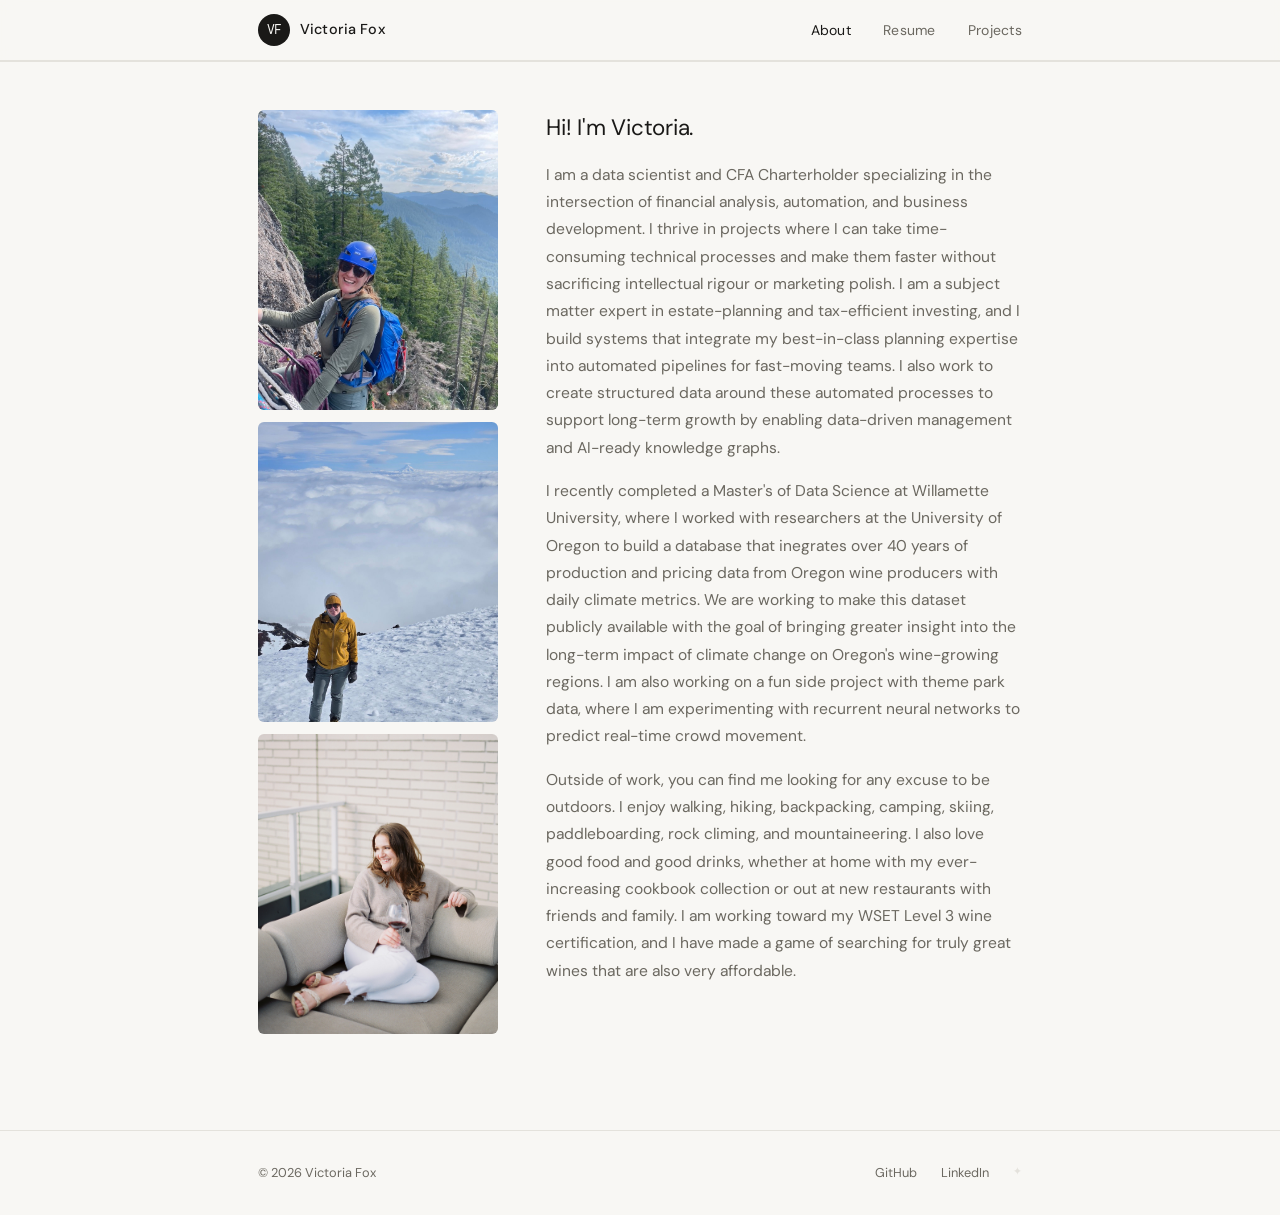
==== index.html @ 0c796f60 "feat: add portfolio html files and resources Adding full code for portfolio website to be hosted on " ====
<!DOCTYPE html>
<html lang="en">
<head>
  <meta charset="UTF-8" />
  <meta name="viewport" content="width=device-width, initial-scale=1.0" />
  <title>Victoria Fox</title>
  <link rel="stylesheet" href="css/style.css" />
</head>
<body>

  <!-- NAV -->
  <nav>
    <div class="nav-inner">

      <!-- LOGO -->
      <a href="index.html" class="nav-logo">
        <div class="nav-logo-mark">
          <span>VF</span>
        </div>
        <span class="nav-name">Victoria Fox</span>
      </a>

      <ul class="nav-links">
        <li><a href="index.html" class="active">About</a></li>
        <li><a href="pages/resume.html">Resume</a></li>
        <li><a href="pages/projects.html">Projects</a></li>
      </ul>

    </div>
  </nav>

    <!-- ABOUT ME -->
    <section class="about-section" id="about">
      <div class="container about-grid">

        <div class="about-photos">
          <div class="photo-item">
            <img src="images/umpqua.jpeg"/>
          </div>
          <div class="photo-item">
            <img src="images/adams.jpeg"/>
          </div>
          <div class="photo-item">
            <img src="images/wine.jpeg"/>
          </div>
        </div>

        <div class="about-body">
          <h2>Hi! I'm Victoria.</h2>

          <p>
            I am a data scientist and CFA Charterholder specializing in the intersection of financial analysis, automation, and business development. 
            I thrive in projects where I can take time-consuming technical processes and make them faster without sacrificing intellectual rigour or marketing polish. 
            I am a subject matter expert in estate-planning and tax-efficient investing, and I build systems that integrate my best-in-class planning expertise into 
            automated pipelines for fast-moving teams. 
            I also work to create structured data around these automated processes to support long-term growth by enabling data-driven management and AI-ready knowledge graphs. 
          </p>

          <p>
            I recently completed a Master's of Data Science at Willamette University, where I worked with researchers at the University of Oregon to build a database 
            that inegrates over 40 years of production and pricing data from Oregon wine producers with daily climate metrics. 
            We are working to make this dataset publicly available with the goal of bringing greater insight into the long-term impact of climate change on Oregon's wine-growing regions. 
            I am also working on a fun side project with theme park data, where I am experimenting with recurrent neural networks to predict real-time crowd movement. 
          </p>

          <p>
            Outside of work, you can find me looking for any excuse to be outdoors. I enjoy walking, hiking, backpacking, camping, skiing, paddleboarding, rock climing, and mountaineering. 
            I also love good food and good drinks, whether at home with my ever-increasing cookbook collection or out at new restaurants with friends and family. 
            I am working toward my WSET Level 3 wine certification, and I have made a game of searching for truly great wines that are also very affordable.
          </p>

        </div>

      </div>
    </section>
  </main>

  <!-- FOOTER -->
  <footer>
    <div class="footer-inner">
      <span>© <span id="year"></span> Victoria Fox</span>
      <div class="footer-links">
        <a href="https://github.com/victoria-fox" target="_blank" rel="noopener">GitHub</a>
        <a href="https://linkedin.com/in/vfox" target="_blank" rel="noopener">LinkedIn</a>
        <a href="pages/webrevival.html" class="easter-egg-link" title="✦">✦</a>
      </div>
    </div>
  </footer>

  <script>
    // Auto-update copyright year
    document.getElementById('year').textContent = new Date().getFullYear();
  </script>

</body>
</html>
---- css/style.css ----
/* =============================================
   PORTFOLIO — Clean Minimal / Data Science
   ============================================= */

@import url('https://fonts.googleapis.com/css2?family=DM+Sans:ital,opsz,wght@0,9..40,300;0,9..40,400;0,9..40,500;1,9..40,300&family=DM+Mono:wght@400;500&display=swap');

/* --- Tokens --- */
:root {
  --bg:        #F8F7F4;
  --surface:   #FFFFFF;
  --ink:       #1A1917;
  --ink-soft:  #6B6860;
  --accent:    #2563EB;       /* clear, professional blue */
  --rule:      #E4E2DC;
  --gap:       clamp(1.5rem, 4vw, 3rem);
  --radius:    6px;
  --font-sans: 'DM Sans', system-ui, sans-serif;
  --font-mono: 'DM Mono', 'Courier New', monospace;
}

/* --- Reset --- */
*, *::before, *::after { box-sizing: border-box; margin: 0; padding: 0; }
html { font-size: 16px; scroll-behavior: smooth; }
body {
  font-family: var(--font-sans);
  background: var(--bg);
  color: var(--ink);
  line-height: 1.6;
  min-height: 100vh;
}
img { display: block; max-width: 100%; }
a { color: inherit; text-decoration: none; }

/* --- Layout --- */
.container {
  max-width: 860px;
  margin: 0 auto;
  padding: 0 var(--gap);
}

/* =============================================
   NAV
   ============================================= */
nav {
  position: sticky;
  top: 0;
  z-index: 100;
  background: rgba(248, 247, 244, 0.92);
  backdrop-filter: blur(8px);
  border-bottom: 1px solid var(--rule);
}

.nav-inner {
  max-width: 860px;
  margin: 0 auto;
  padding: 0 var(--gap);
  height: 60px;
  display: flex;
  align-items: center;
  justify-content: space-between;
}

.nav-logo {
  display: flex;
  align-items: center;
  gap: 10px;
}

/* Logo placeholder — replace the SVG or swap for an <img> */
.nav-logo-mark {
  width: 32px;
  height: 32px;
  border-radius: 50%;
  background: var(--ink);
  display: flex;
  align-items: center;
  justify-content: center;
  flex-shrink: 0;
}

.nav-logo-mark span {
  font-family: var(--font-mono);
  font-size: 13px;
  color: var(--bg);
  letter-spacing: -0.5px;
}

.nav-name {
  font-size: 0.9rem;
  font-weight: 500;
  letter-spacing: 0.01em;
}

.nav-links {
  display: flex;
  align-items: center;
  gap: 2rem;
  list-style: none;
}

.nav-links a {
  font-size: 0.875rem;
  font-weight: 400;
  color: var(--ink-soft);
  transition: color 0.15s;
  letter-spacing: 0.02em;
}

.nav-links a:hover,
.nav-links a.active { color: var(--ink); }

/* Easter egg — tiny ✦ glyph tucked at the end of the nav */
.easter-egg-link {
  font-size: 0.7rem;
  color: var(--rule) !important;
  transition: color 0.3s !important;
  cursor: pointer;
  user-select: none;
}
.easter-egg-link:hover { color: var(--accent) !important; }

/* =============================================
   HERO / INTRO
   ============================================= */
.hero {
  padding: calc(var(--gap) * 2.5) 0 calc(var(--gap) * 1.5);
}

.hero-eyebrow {
  font-family: var(--font-mono);
  font-size: 0.78rem;
  color: var(--ink-soft);
  letter-spacing: 0.08em;
  text-transform: uppercase;
  margin-bottom: 1rem;
}

.hero-name {
  font-size: clamp(2.2rem, 6vw, 3.6rem);
  font-weight: 300;
  line-height: 1.1;
  letter-spacing: -0.02em;
  margin-bottom: 1.25rem;
}

.hero-name strong { font-weight: 500; }

.hero-tagline {
  font-size: 1.05rem;
  color: var(--ink-soft);
  max-width: 480px;
  line-height: 1.65;
  margin-bottom: 2rem;
}

.hero-cta {
  display: inline-flex;
  align-items: center;
  gap: 0.5rem;
  font-size: 0.875rem;
  font-weight: 500;
  color: var(--accent);
  border-bottom: 1px solid var(--accent);
  padding-bottom: 2px;
  transition: gap 0.2s;
}
.hero-cta:hover { gap: 0.75rem; }

/* =============================================
   PHOTOS + ABOUT (side by side)
   ============================================= */
.about-section {
  padding: var(--gap) 0 calc(var(--gap) * 2);
  border-top: 1px solid var(--rule);
}

.about-grid {
  display: grid;
  grid-template-columns: 240px 1fr;
  gap: var(--gap);
  align-items: start;
}

/* Left column: stacked photos */
.about-photos {
  display: flex;
  flex-direction: column;
  gap: 12px;
}

.about-photos .photo-item {
  background: var(--rule);
  border-radius: var(--radius);
  overflow: hidden;
  position: relative;
  aspect-ratio: 4 / 5;
}

.about-photos .photo-item img {
  width: 100%;
  height: 100%;
  object-fit: cover;
}

/* Placeholder label shown when no image is set */
.photo-placeholder {
  position: absolute;
  inset: 0;
  display: flex;
  align-items: center;
  justify-content: center;
  font-family: var(--font-mono);
  font-size: 0.7rem;
  color: var(--ink-soft);
  letter-spacing: 0.05em;
}

/* Right column: about text */
.about-body h2 {
  font-size: 1.4rem;
  font-weight: 400;
  letter-spacing: -0.01em;
  margin-bottom: 1rem;
}

.about-body p {
  color: var(--ink-soft);
  font-size: 0.975rem;
  line-height: 1.75;
  margin-bottom: 1rem;
}
.about-body p:last-child { margin-bottom: 0; }

/* =============================================
   FOOTER
   ============================================= */
footer {
  border-top: 1px solid var(--rule);
  padding: 2rem 0;
}

.footer-inner {
  max-width: 860px;
  margin: 0 auto;
  padding: 0 var(--gap);
  display: flex;
  justify-content: space-between;
  align-items: center;
  font-size: 0.8rem;
  color: var(--ink-soft);
}

.footer-links {
  display: flex;
  gap: 1.5rem;
}
.footer-links a:hover { color: var(--ink); }

/* =============================================
   PROJECTS PAGE
   ============================================= */
.page-header {
  padding: calc(var(--gap) * 2) 0 var(--gap);
  border-bottom: 1px solid var(--rule);
}
.page-header h1 {
  font-size: clamp(1.6rem, 4vw, 2.4rem);
  font-weight: 300;
  letter-spacing: -0.02em;
}
.page-header p {
  color: var(--ink-soft);
  margin-top: 0.5rem;
  font-size: 0.95rem;
}

.projects-list {
  padding: var(--gap) 0 calc(var(--gap) * 2);
  display: flex;
  flex-direction: column;
  gap: 0;
}

.project-card {
  display: grid;
  grid-template-columns: 1fr auto;
  gap: 1rem;
  align-items: start;
  padding: 1.5rem 0;
  border-bottom: 1px solid var(--rule);
  transition: background 0.15s;
}

.project-card:first-child { border-top: 1px solid var(--rule); }

.project-title {
  font-size: 1rem;
  font-weight: 500;
  margin-bottom: 0.3rem;
}

.project-desc {
  font-size: 0.9rem;
  color: var(--ink-soft);
  line-height: 1.6;
  max-width: 540px;
}

.project-tags {
  display: flex;
  flex-wrap: wrap;
  gap: 6px;
  margin-top: 0.75rem;
}

.tag {
  font-family: var(--font-mono);
  font-size: 0.68rem;
  letter-spacing: 0.04em;
  color: var(--ink-soft);
  background: var(--rule);
  padding: 3px 8px;
  border-radius: 3px;
}

.project-link {
  font-size: 0.8rem;
  color: var(--accent);
  white-space: nowrap;
  padding-top: 0.2rem;
}
.project-link:hover { text-decoration: underline; }

/* =============================================
   RESPONSIVE
   ============================================= */
@media (max-width: 640px) {
  .about-grid {
    grid-template-columns: 1fr;
  }
  .about-photos {
    flex-direction: row;
  }
  .about-photos .photo-item {
    flex: 1;
    aspect-ratio: 1 / 1;
  }

  .nav-links { gap: 1.25rem; }
  .footer-inner { flex-direction: column; gap: 1rem; text-align: center; }
  .project-card { grid-template-columns: 1fr; }
}
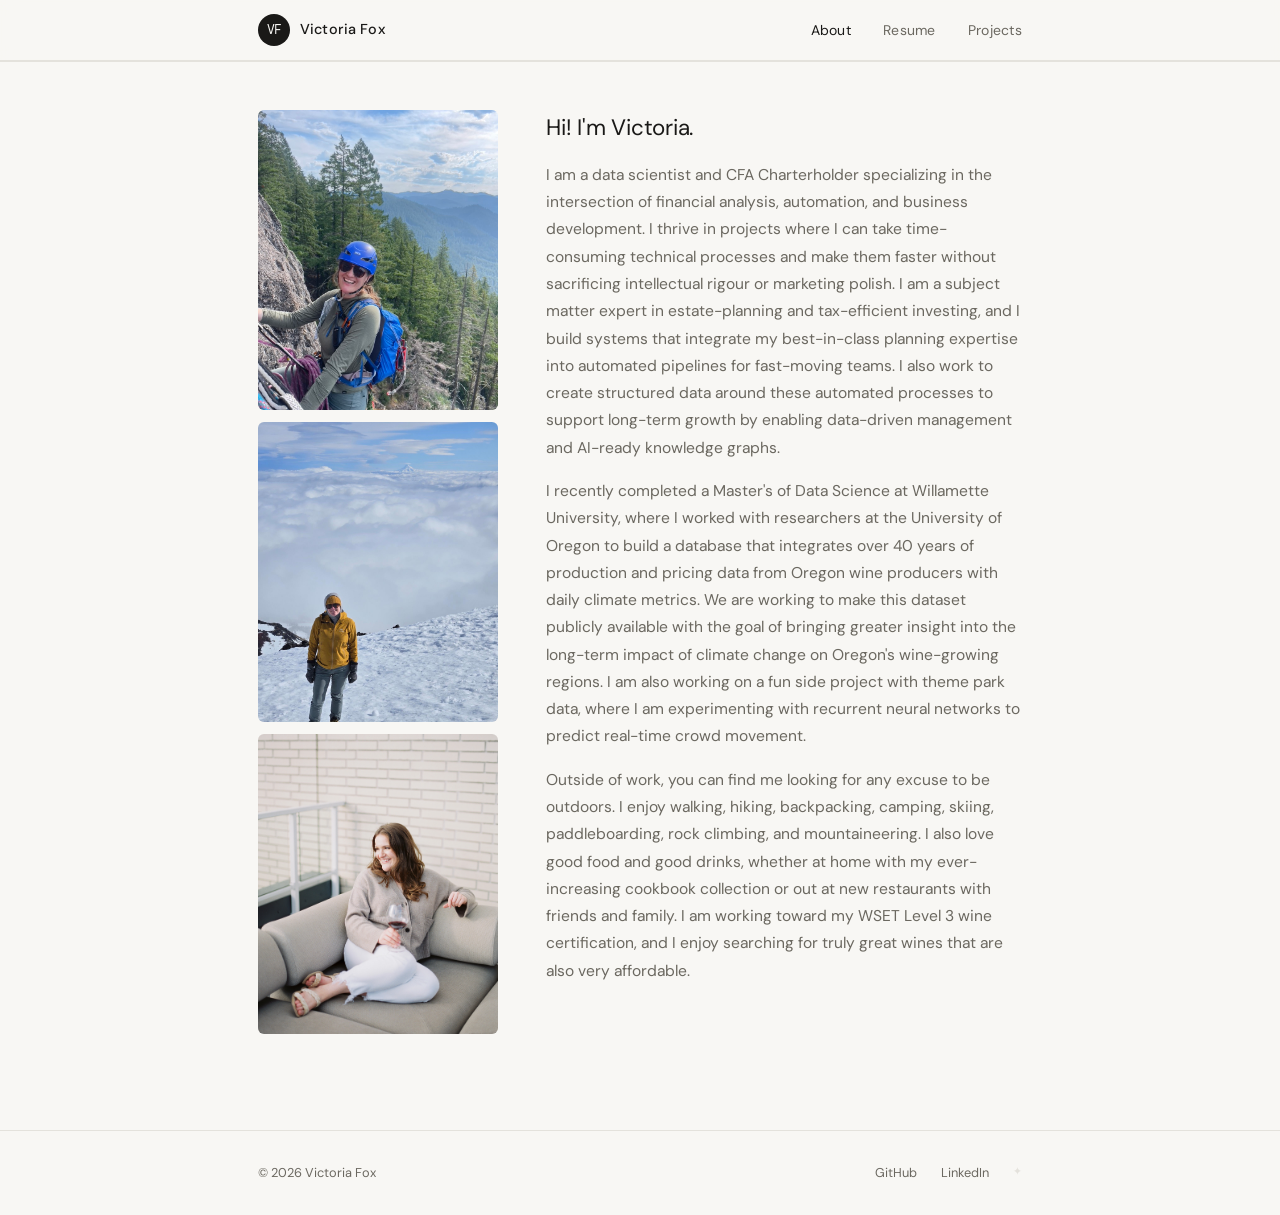
==== commit 7774f1bb: "chore: fix text Fixed some of the text and updated the language." ====
--- a/index.html
+++ b/index.html
@@ -52,21 +52,21 @@
             I am a data scientist and CFA Charterholder specializing in the intersection of financial analysis, automation, and business development. 
             I thrive in projects where I can take time-consuming technical processes and make them faster without sacrificing intellectual rigour or marketing polish. 
             I am a subject matter expert in estate-planning and tax-efficient investing, and I build systems that integrate my best-in-class planning expertise into 
-            automated pipelines for fast-moving teams. 
-            I also work to create structured data around these automated processes to support long-term growth by enabling data-driven management and AI-ready knowledge graphs. 
+            automated pipelines for fast-moving teams. I also work to create structured data around these automated processes to support long-term growth by enabling 
+            data-driven management and AI-ready knowledge graphs. 
           </p>
 
           <p>
             I recently completed a Master's of Data Science at Willamette University, where I worked with researchers at the University of Oregon to build a database 
-            that inegrates over 40 years of production and pricing data from Oregon wine producers with daily climate metrics. 
-            We are working to make this dataset publicly available with the goal of bringing greater insight into the long-term impact of climate change on Oregon's wine-growing regions. 
-            I am also working on a fun side project with theme park data, where I am experimenting with recurrent neural networks to predict real-time crowd movement. 
+            that integrates over 40 years of production and pricing data from Oregon wine producers with daily climate metrics. We are working to make this dataset 
+            publicly available with the goal of bringing greater insight into the long-term impact of climate change on Oregon's wine-growing regions. I am also 
+            working on a fun side project with theme park data, where I am experimenting with recurrent neural networks to predict real-time crowd movement. 
           </p>
 
           <p>
-            Outside of work, you can find me looking for any excuse to be outdoors. I enjoy walking, hiking, backpacking, camping, skiing, paddleboarding, rock climing, and mountaineering. 
-            I also love good food and good drinks, whether at home with my ever-increasing cookbook collection or out at new restaurants with friends and family. 
-            I am working toward my WSET Level 3 wine certification, and I have made a game of searching for truly great wines that are also very affordable.
+            Outside of work, you can find me looking for any excuse to be outdoors. I enjoy walking, hiking, backpacking, camping, skiing, paddleboarding, rock climbing, 
+            and mountaineering. I also love good food and good drinks, whether at home with my ever-increasing cookbook collection or out at new restaurants with friends 
+            and family. I am working toward my WSET Level 3 wine certification, and I enjoy searching for truly great wines that are also very affordable.
           </p>
 
         </div>
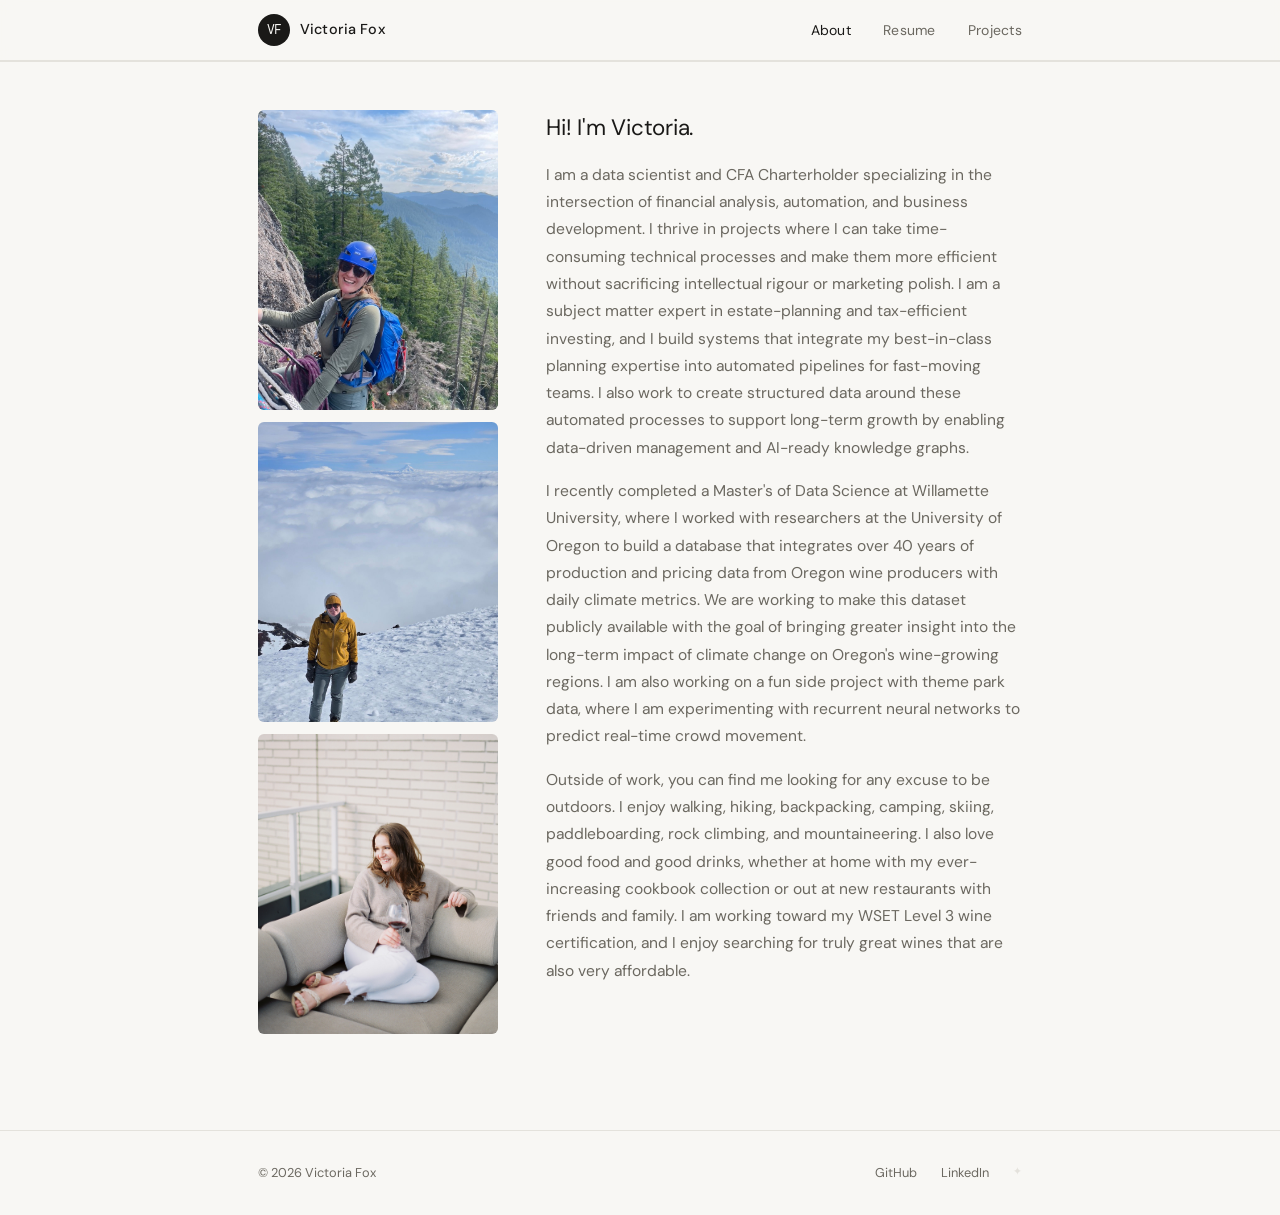
==== commit 77b34153: "chore: minor text edits to intro" ====
--- a/index.html
+++ b/index.html
@@ -50,7 +50,7 @@
 
           <p>
             I am a data scientist and CFA Charterholder specializing in the intersection of financial analysis, automation, and business development. 
-            I thrive in projects where I can take time-consuming technical processes and make them faster without sacrificing intellectual rigour or marketing polish. 
+            I thrive in projects where I can take time-consuming technical processes and make them more efficient without sacrificing intellectual rigour or marketing polish. 
             I am a subject matter expert in estate-planning and tax-efficient investing, and I build systems that integrate my best-in-class planning expertise into 
             automated pipelines for fast-moving teams. I also work to create structured data around these automated processes to support long-term growth by enabling 
             data-driven management and AI-ready knowledge graphs. 
@@ -82,7 +82,7 @@
       <div class="footer-links">
         <a href="https://github.com/victoria-fox" target="_blank" rel="noopener">GitHub</a>
         <a href="https://linkedin.com/in/vfox" target="_blank" rel="noopener">LinkedIn</a>
-        <a href="pages/webrevival.html" class="easter-egg-link" title="✦">✦</a>
+        <a href="pages/easter-egg.html" class="easter-egg-link" title="✦">✦</a>
       </div>
     </div>
   </footer>
